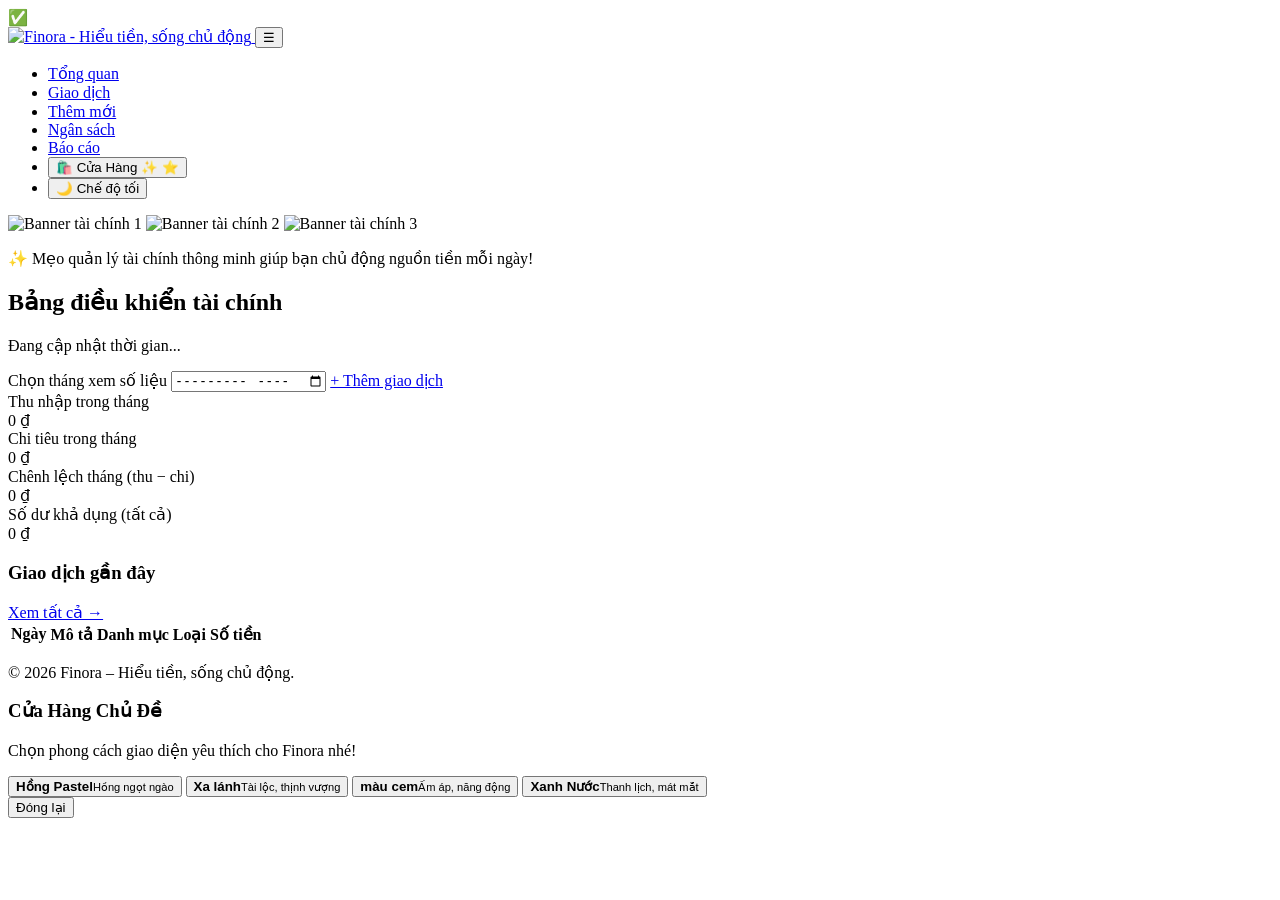
==== index.html @ 33b2a03c "Add files via upload" ====
<!DOCTYPE html>
<html lang="vi">
<head>
  <meta charset="UTF-8">
  <meta name="viewport" content="width=device-width, initial-scale=1.0">
  <title>Finora - Tổng quan tài chính</title>
  <link rel="icon" type="image/png" href="images/favicon-finora.png">
  <link rel="apple-touch-icon" href="images/favicon-finora.png">
  <meta name="theme-color" content="#1e40af">
  <link rel="stylesheet" href="css/style.css">
  <link rel="stylesheet" href="css/responsive.css">
  <script src="js/main.js"></script>
</head>
<body>

  <!-- Thông báo nổi (toast) -->
  <div id="toastMessage" class="toast" role="status" aria-live="polite">
    <span aria-hidden="true">✅</span>
    <span id="toastText"></span>
  </div>

  <!-- Header & thanh điều hướng -->
  <header class="header">
    <div class="container header-content">
      <a href="index.html" class="logo" aria-label="Finora - Trang chủ">
        <img src="images/navbar-finora.png" alt="Finora - Hiểu tiền, sống chủ động">
      </a>
      <button class="nav-toggle" id="navToggle" type="button" aria-label="Mở menu" aria-expanded="false" aria-controls="mainNav">☰</button>
      <nav class="navbar" id="mainNav" aria-label="Menu chính">
        <ul>
          <li><a href="index.html" class="active" aria-current="page">Tổng quan</a></li>
          <li><a href="transactions.html">Giao dịch</a></li>
          <li><a href="add-transaction.html">Thêm mới</a></li>
          <li><a href="budget.html">Ngân sách</a></li>
          <li><a href="reports.html">Báo cáo</a></li>
          <li>
            <button id="themeStoreBtn" class="theme-store-btn" type="button">
              🛍️ Cửa Hàng
              <span class="sparkle-icon sparkle-1" aria-hidden="true">✨</span>
              <span class="sparkle-icon sparkle-2" aria-hidden="true">⭐</span>
            </button>
          </li>
          <li>
            <button id="themeToggleBtn" class="theme-toggle-btn" type="button">🌙 Chế độ tối</button>
          </li>
        </ul>
      </nav>
    </div>
  </header>

  <main class="main-content">
    <div class="container">
      <!-- Slider ảnh banner -->
      <section class="banner-slider" aria-label="Banner mẹo tài chính">
        <div class="slider-box">
          <img id="bannerImg1" class="active-slide" alt="Banner tài chính 1">
          <img id="bannerImg2" alt="Banner tài chính 2">
          <img id="bannerImg3" alt="Banner tài chính 3">
        </div>
        <p class="slider-caption">✨ Mẹo quản lý tài chính thông minh giúp bạn chủ động nguồn tiền mỗi ngày!</p>
      </section>

      <div class="top-bar">
        <div>
          <h2>Bảng điều khiển tài chính</h2>
          <p class="clock-display" id="realtimeClock">Đang cập nhật thời gian...</p>
        </div>
        <div class="top-actions">
          <label for="dashMonth" class="sr-only">Chọn tháng xem số liệu</label>
          <input type="month" id="dashMonth" class="form-control">
          <a href="add-transaction.html" class="btn-primary">+ Thêm giao dịch</a>
        </div>
      </div>

      <!-- Cảnh báo vượt ngân sách (JS bật/tắt) -->
      <div id="budgetAlertBanner" class="alert-banner" role="alert"></div>

      <!-- Thẻ thống kê -->
      <section class="stats-grid" aria-label="Thống kê tháng">
        <div class="card">
          <div class="stat-card-title">Thu nhập trong tháng</div>
          <div class="stat-card-value income" id="totalIncome">0 ₫</div>
        </div>
        <div class="card">
          <div class="stat-card-title">Chi tiêu trong tháng</div>
          <div class="stat-card-value expense" id="totalExpense">0 ₫</div>
        </div>
        <div class="card">
          <div class="stat-card-title">Chênh lệch tháng (thu − chi)</div>
          <div class="stat-card-value balance" id="monthNet">0 ₫</div>
        </div>
        <div class="card">
          <div class="stat-card-title">Số dư khả dụng (tất cả)</div>
          <div class="stat-card-value balance" id="currentBalance">0 ₫</div>
        </div>
      </section>

      <!-- Giao dịch gần đây -->
      <section>
        <div class="section-header">
          <h3>Giao dịch gần đây</h3>
          <a href="transactions.html" class="link-more">Xem tất cả →</a>
        </div>
        <div class="table-responsive">
          <table>
            <thead>
              <tr><th>Ngày</th><th>Mô tả</th><th>Danh mục</th><th>Loại</th><th>Số tiền</th></tr>
            </thead>
            <tbody id="recentTransactionsTable"></tbody>
          </table>
        </div>
      </section>
    </div>
  </main>

  <footer class="footer">
    <div class="container">
      <p>&copy; 2026 Finora &ndash; Hiểu tiền, sống chủ động.</p>
    </div>
  </footer>

  <!-- Modal Cửa hàng chủ đề -->
  <div class="theme-modal" id="themeModal" role="dialog" aria-modal="true" aria-labelledby="themeModalTitle">
    <div class="theme-modal-content">
      <h3 id="themeModalTitle"> Cửa Hàng Chủ Đề</h3>
      <p class="modal-note">Chọn phong cách giao diện yêu thích cho Finora nhé!</p>
      <div class="theme-grid">
        <button type="button" class="theme-option-card" data-theme-choice="pastel"><strong> Hồng Pastel</strong><small>Hồng ngọt ngào</small></button>
        <button type="button" class="theme-option-card" data-theme-choice="green"><strong> Xa lánh</strong><small>Tài lộc, thịnh vượng</small></button>
        <button type="button" class="theme-option-card" data-theme-choice="sunset"><strong> màu cem</strong><small>Ấm áp, năng động</small></button>
        <button type="button" class="theme-option-card" data-theme-choice="skyblue"><strong> Xanh Nước</strong><small>Thanh lịch, mát mắt</small></button>
      </div>
      <button type="button" id="closeThemeModal" class="btn-outline btn-block">Đóng lại</button>
    </div>
  </div>

</body>
</html>
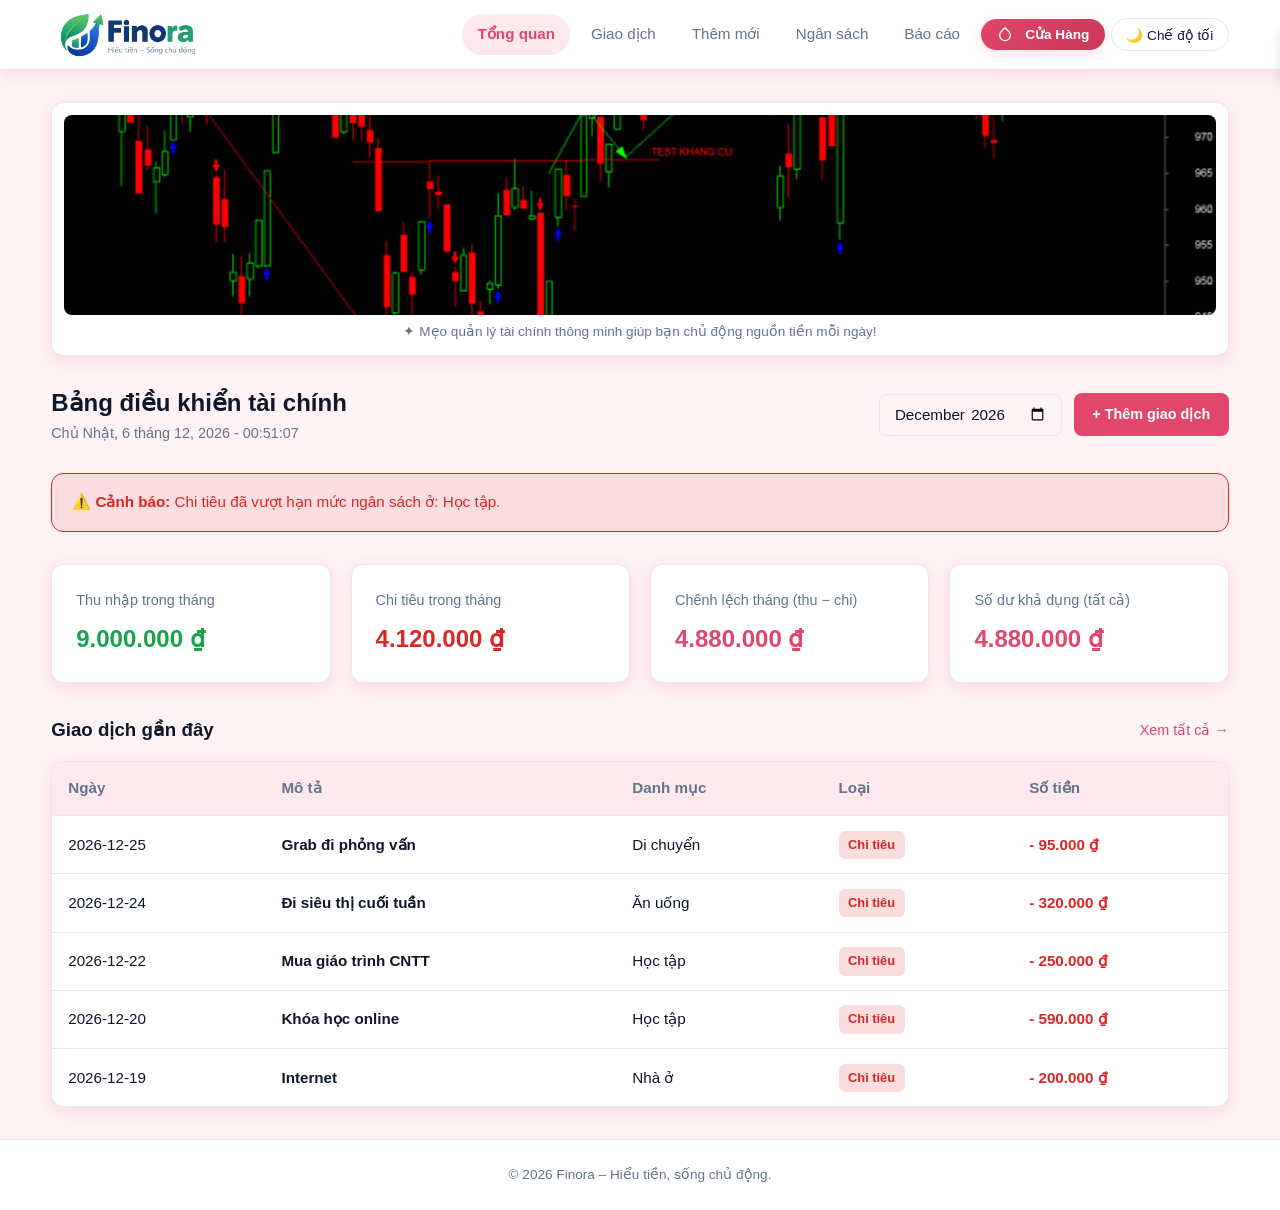
==== commit e918762a: "Add files via upload" ====
--- a/index.html
+++ b/index.html
@@ -15,7 +15,7 @@
 
   <!-- Thông báo nổi (toast) -->
   <div id="toastMessage" class="toast" role="status" aria-live="polite">
-    <span aria-hidden="true">✅</span>
+    <span aria-hidden="true">✔</span>
     <span id="toastText"></span>
   </div>
 
@@ -35,13 +35,15 @@
           <li><a href="reports.html">Báo cáo</a></li>
           <li>
             <button id="themeStoreBtn" class="theme-store-btn" type="button">
-              🛍️ Cửa Hàng
-              <span class="sparkle-icon sparkle-1" aria-hidden="true">✨</span>
-              <span class="sparkle-icon sparkle-2" aria-hidden="true">⭐</span>
+              <svg class="icon-svg" viewBox="0 0 24 24"><path d="M12 2.69l5.66 5.66a8 8 0 1 1-11.31 0z"/></svg>Cửa Hàng
+              <span class="sparkle-icon sparkle-1" aria-hidden="true">✦</span>
+              <span class="sparkle-icon sparkle-2" aria-hidden="true">✧</span>
             </button>
           </li>
           <li>
-            <button id="themeToggleBtn" class="theme-toggle-btn" type="button">🌙 Chế độ tối</button>
+            <button id="themeToggleBtn" class="theme-toggle-btn" type="button">
+              <svg class="icon-svg" viewBox="0 0 24 24"><path d="M21 12.79A9 9 0 1 1 11.21 3 7 7 0 0 0 21 12.79z"/></svg>Chế độ tối
+            </button>
           </li>
         </ul>
       </nav>
@@ -57,7 +59,7 @@
           <img id="bannerImg2" alt="Banner tài chính 2">
           <img id="bannerImg3" alt="Banner tài chính 3">
         </div>
-        <p class="slider-caption">✨ Mẹo quản lý tài chính thông minh giúp bạn chủ động nguồn tiền mỗi ngày!</p>
+        <p class="slider-caption">✦ Mẹo quản lý tài chính thông minh giúp bạn chủ động nguồn tiền mỗi ngày!</p>
       </section>
 
       <div class="top-bar">
@@ -122,17 +124,17 @@
   <!-- Modal Cửa hàng chủ đề -->
   <div class="theme-modal" id="themeModal" role="dialog" aria-modal="true" aria-labelledby="themeModalTitle">
     <div class="theme-modal-content">
-      <h3 id="themeModalTitle"> Cửa Hàng Chủ Đề</h3>
+      <h3 id="themeModalTitle">❖ Cửa Hàng Chủ Đề</h3>
       <p class="modal-note">Chọn phong cách giao diện yêu thích cho Finora nhé!</p>
       <div class="theme-grid">
-        <button type="button" class="theme-option-card" data-theme-choice="pastel"><strong> Hồng Pastel</strong><small>Hồng ngọt ngào</small></button>
-        <button type="button" class="theme-option-card" data-theme-choice="green"><strong> Xa lánh</strong><small>Tài lộc, thịnh vượng</small></button>
-        <button type="button" class="theme-option-card" data-theme-choice="sunset"><strong> màu cem</strong><small>Ấm áp, năng động</small></button>
-        <button type="button" class="theme-option-card" data-theme-choice="skyblue"><strong> Xanh Nước</strong><small>Thanh lịch, mát mắt</small></button>
+        <button type="button" class="theme-option-card" data-theme-choice="pastel"><strong>✦ Hồng Pastel</strong><small>Hồng ngọt ngào</small></button>
+        <button type="button" class="theme-option-card" data-theme-choice="green"><strong>✦ Xa lánh</strong><small>Tài lộc, thịnh vượng</small></button>
+        <button type="button" class="theme-option-card" data-theme-choice="sunset"><strong>✦ màu cem</strong><small>Ấm áp, năng động</small></button>
+        <button type="button" class="theme-option-card" data-theme-choice="skyblue"><strong>✦ Xanh Nước</strong><small>Thanh lịch, mát mắt</small></button>
       </div>
       <button type="button" id="closeThemeModal" class="btn-outline btn-block">Đóng lại</button>
     </div>
   </div>
 
 </body>
-</html>
+</html>
--- a/css/style.css
+++ b/css/style.css
@@ -0,0 +1,725 @@
+/* ==========================================================================
+   FINORA - style.css
+   Mục lục:
+   1. Biến màu (CSS variables)      7. Form & validation
+   2. Reset & nền tảng              8. Toast thông báo
+   3. Header & điều hướng           9. Bộ lọc / tìm kiếm
+   4. Dashboard & thẻ thống kê     10. Ngân sách & biểu đồ
+   5. Bảng dữ liệu & cảnh báo      11. Cửa hàng chủ đề, slider, modal
+   6. Footer                       12. Hiệu ứng (animation)
+   (Các media query nằm ở responsive.css)
+   ========================================================================== */
+
+/* 1. BIẾN MÀU --------------------------------------------------------- */
+:root {
+  --primary: #1e40af;
+  --primary-hover: #1e3a8a;
+  --primary-soft: rgba(30, 64, 175, 0.09);
+  --success: #16a34a;
+  --danger: #dc2626;
+  --warning: #d97706;
+
+  --bg-body: #f8fafc;
+  --bg-card: #ffffff;
+  --text-main: #0f172a;
+  --text-muted: #64748b;
+  --border-color: #e2e8f0;
+  --shadow: 0 4px 6px -1px rgba(0, 0, 0, 0.05), 0 2px 4px -2px rgba(0, 0, 0, 0.05);
+  --radius: 12px;
+  --transition: all 0.25s ease-in-out;
+}
+
+/* 2. RESET & NỀN TẢNG ------------------------------------------------- */
+* {
+  margin: 0;
+  padding: 0;
+  box-sizing: border-box;
+  font-family: -apple-system, BlinkMacSystemFont, "Segoe UI", Roboto, Helvetica, Arial, sans-serif;
+}
+
+body {
+  background-color: var(--bg-body);
+  color: var(--text-main);
+  line-height: 1.6;
+  transition: var(--transition);
+  min-height: 100vh;
+  display: flex;
+  flex-direction: column;
+}
+
+.container {
+  width: 92%;
+  max-width: 1200px;
+  margin: 0 auto;
+}
+
+.main-content {
+  flex: 1;
+  padding: 2rem 0;
+}
+
+/* Chỉ hiện cho trình đọc màn hình (dùng cho label ẩn của ô lọc) */
+.sr-only {
+  position: absolute;
+  width: 1px;
+  height: 1px;
+  padding: 0;
+  margin: -1px;
+  overflow: hidden;
+  clip: rect(0, 0, 0, 0);
+  white-space: nowrap;
+  border: 0;
+}
+
+/* Nút dùng chung */
+.btn-primary,
+.btn-outline,
+.btn-danger,
+.btn-success {
+  display: inline-block;
+  padding: 0.55rem 1.1rem;
+  border-radius: 8px;
+  font-size: 0.9rem;
+  font-weight: 600;
+  text-decoration: none;
+  cursor: pointer;
+  transition: var(--transition);
+  border: 1px solid transparent;
+  white-space: nowrap;
+}
+
+.btn-primary { background-color: var(--primary); color: #fff; }
+.btn-primary:hover { background-color: var(--primary-hover); }
+
+.btn-success { background-color: var(--success); color: #fff; }
+.btn-success:hover { filter: brightness(0.92); }
+
+.btn-outline { background: transparent; color: var(--primary); border-color: var(--primary); }
+.btn-outline:hover { background-color: var(--primary-soft); }
+
+.btn-danger { background: transparent; color: var(--danger); border-color: var(--danger); }
+.btn-danger:hover { background-color: rgba(220, 38, 38, 0.1); }
+
+.btn-block { width: 100%; }
+
+/* 3. HEADER & ĐIỀU HƯỚNG --------------------------------------------- */
+.header {
+  background-color: var(--bg-card);
+  border-bottom: 1px solid var(--border-color);
+  position: sticky;
+  top: 0;
+  z-index: 100;
+  box-shadow: var(--shadow);
+}
+
+.header-content {
+  display: flex;
+  justify-content: space-between;
+  align-items: center;
+  padding: 0.6rem 0;
+  gap: 1rem;
+  position: relative;
+}
+
+.logo {
+  display: flex;
+  align-items: center;
+  text-decoration: none;
+  flex-shrink: 0;
+  background: #fff; /* logo nền trắng, giữ nguyên ở cả chế độ tối */
+  border-radius: 10px;
+  padding: 2px 8px;
+}
+
+.logo img { height: 46px; width: auto; display: block; }
+
+.navbar ul {
+  display: flex;
+  list-style: none;
+  gap: 0.35rem;
+  align-items: center;
+}
+
+.navbar a {
+  display: block;
+  text-decoration: none;
+  color: var(--text-muted);
+  font-weight: 500;
+  font-size: 0.95rem;
+  padding: 0.5rem 0.95rem;
+  border-radius: 999px;
+  transition: var(--transition);
+}
+
+.navbar a:hover,
+.navbar a.active {
+  color: var(--primary);
+  background-color: var(--primary-soft);
+}
+
+.navbar a.active { font-weight: 700; }
+
+.theme-toggle-btn {
+  background: transparent;
+  border: 1px solid var(--border-color);
+  color: var(--text-main);
+  padding: 0.45rem 0.9rem;
+  border-radius: 999px;
+  cursor: pointer;
+  font-size: 0.85rem;
+  transition: var(--transition);
+}
+
+.theme-toggle-btn:hover {
+  background-color: var(--primary-soft);
+  border-color: var(--primary);
+}
+
+.nav-toggle {
+  display: none;
+  background: transparent;
+  border: 1px solid var(--border-color);
+  color: var(--text-main);
+  width: 42px;
+  height: 42px;
+  border-radius: 10px;
+  font-size: 1.3rem;
+  cursor: pointer;
+}
+
+/* 4. DASHBOARD & THẺ THỐNG KÊ ---------------------------------------- */
+.top-bar {
+  display: flex;
+  justify-content: space-between;
+  align-items: center;
+  gap: 1rem;
+  margin-bottom: 1.75rem;
+}
+
+.top-actions {
+  display: flex;
+  align-items: center;
+  gap: 0.75rem;
+  flex-wrap: wrap;
+}
+
+.clock-display { font-size: 0.9rem; color: var(--text-muted); }
+
+.stats-grid {
+  display: grid;
+  grid-template-columns: repeat(4, 1fr);
+  gap: 1.25rem;
+  margin-bottom: 2rem;
+}
+
+.card,
+.budget-card {
+  background-color: var(--bg-card);
+  border-radius: var(--radius);
+  padding: 1.5rem;
+  border: 1px solid var(--border-color);
+  box-shadow: var(--shadow);
+}
+
+.card-spaced,
+.budget-card { margin-bottom: 1.5rem; }
+
+.card-subtitle { color: var(--text-muted); font-size: 0.85rem; }
+
+.stat-card-title { font-size: 0.9rem; color: var(--text-muted); margin-bottom: 0.5rem; }
+.stat-card-value { font-size: 1.5rem; font-weight: 700; word-break: break-word; }
+.stat-card-value.income { color: var(--success); }
+.stat-card-value.expense { color: var(--danger); }
+.stat-card-value.balance { color: var(--primary); }
+
+.section-header {
+  display: flex;
+  justify-content: space-between;
+  align-items: center;
+  margin-bottom: 1rem;
+}
+
+.link-more { color: var(--primary); text-decoration: none; font-size: 0.9rem; }
+.link-more:hover { text-decoration: underline; }
+
+/* 5. BẢNG DỮ LIỆU & CẢNH BÁO ----------------------------------------- */
+.alert-banner {
+  background-color: rgba(220, 38, 38, 0.1);
+  border: 1px solid var(--danger);
+  color: var(--danger);
+  padding: 1rem 1.25rem;
+  border-radius: var(--radius);
+  margin-bottom: 2rem;
+  font-size: 0.95rem;
+  display: none; /* JS thêm class .show khi có ngân sách bị vượt */
+}
+
+.alert-banner.show { display: block; }
+
+.table-responsive {
+  width: 100%;
+  overflow-x: auto;
+  background-color: var(--bg-card);
+  border-radius: var(--radius);
+  border: 1px solid var(--border-color);
+  box-shadow: var(--shadow);
+}
+
+table { width: 100%; border-collapse: collapse; text-align: left; }
+
+th, td {
+  padding: 0.9rem 1rem;
+  border-bottom: 1px solid var(--border-color);
+  font-size: 0.95rem;
+}
+
+th { background-color: var(--primary-soft); color: var(--text-muted); font-weight: 600; }
+tbody tr:last-child td { border-bottom: none; }
+tbody tr:hover { background-color: var(--primary-soft); }
+
+.amount-income { font-weight: 600; color: var(--success); }
+.amount-expense { font-weight: 600; color: var(--danger); }
+.cell-note { color: var(--text-muted); font-size: 0.85rem; }
+.cell-actions { white-space: nowrap; }
+.empty-cell { text-align: center; color: var(--text-muted); padding: 2rem; }
+
+.badge {
+  display: inline-block;
+  padding: 0.25rem 0.6rem;
+  border-radius: 6px;
+  font-size: 0.8rem;
+  font-weight: 600;
+}
+
+.badge-income { background-color: rgba(22, 163, 74, 0.15); color: var(--success); }
+.badge-expense { background-color: rgba(220, 38, 38, 0.15); color: var(--danger); }
+
+.btn-edit,
+.btn-delete {
+  display: inline-block;
+  background-color: transparent;
+  padding: 0.3rem 0.6rem;
+  border-radius: 6px;
+  cursor: pointer;
+  font-size: 0.8rem;
+  font-weight: 600;
+  text-decoration: none;
+  transition: var(--transition);
+}
+
+.btn-edit { color: var(--primary); border: 1px solid var(--primary); margin-right: 0.35rem; }
+.btn-edit:hover { background-color: var(--primary); color: #fff; }
+.btn-delete { color: var(--danger); border: 1px solid var(--danger); }
+.btn-delete:hover { background-color: var(--danger); color: #fff; }
+
+/* 6. FOOTER ------------------------------------------------------------ */
+.footer {
+  background-color: var(--bg-card);
+  border-top: 1px solid var(--border-color);
+  padding: 1.5rem 0;
+  text-align: center;
+  color: var(--text-muted);
+  font-size: 0.85rem;
+}
+
+/* 7. FORM & VALIDATION ------------------------------------------------- */
+.form-card {
+  max-width: 650px;
+  margin: 0 auto;
+  background-color: var(--bg-card);
+  padding: 2rem;
+  border-radius: var(--radius);
+  border: 1px solid var(--border-color);
+  box-shadow: var(--shadow);
+}
+
+.form-title { margin-bottom: 1.5rem; font-size: 1.4rem; text-align: center; }
+.form-group { margin-bottom: 1.25rem; display: flex; flex-direction: column; }
+.form-row { display: grid; grid-template-columns: 1fr 1fr; gap: 1rem; }
+
+.form-label { font-size: 0.9rem; font-weight: 600; margin-bottom: 0.4rem; color: var(--text-main); }
+.form-label .required { color: var(--danger); }
+
+.form-control {
+  width: 100%;
+  padding: 0.65rem 0.85rem;
+  border: 1px solid var(--border-color);
+  border-radius: 8px;
+  background-color: var(--bg-body);
+  color: var(--text-main);
+  font-size: 0.95rem;
+  transition: var(--transition);
+}
+
+.form-control:focus {
+  outline: none;
+  border-color: var(--primary);
+  box-shadow: 0 0 0 3px var(--primary-soft);
+}
+
+textarea.form-control { resize: vertical; }
+
+/* Ô input đang có lỗi */
+.form-control.input-error {
+  border-color: var(--danger);
+  background-color: rgba(220, 38, 38, 0.05);
+}
+
+/* Dòng chữ báo lỗi màu đỏ dưới ô input */
+.error-message {
+  color: var(--danger);
+  font-size: 0.82rem;
+  margin-top: 0.35rem;
+  display: none;
+}
+
+.error-message.show { display: block; }
+
+.radio-group { display: flex; gap: 1.5rem; align-items: center; flex-wrap: wrap; margin-top: 0.25rem; }
+
+.radio-item,
+.checkbox-item {
+  display: flex;
+  align-items: center;
+  gap: 0.4rem;
+  font-size: 0.95rem;
+  cursor: pointer;
+}
+
+.btn-submit {
+  width: 100%;
+  padding: 0.8rem;
+  background-color: var(--primary);
+  color: #fff;
+  border: none;
+  border-radius: 8px;
+  font-size: 1rem;
+  font-weight: 600;
+  cursor: pointer;
+  transition: var(--transition);
+  margin-top: 1rem;
+}
+
+.btn-submit:hover { background-color: var(--primary-hover); }
+
+.form-hint { color: var(--text-muted); font-size: 0.9rem; margin-bottom: 1rem; }
+
+/* 8. TOAST THÔNG BÁO --------------------------------------------------- */
+.toast {
+  position: fixed;
+  top: 20px;
+  right: 20px;
+  background-color: var(--success);
+  color: #fff;
+  padding: 1rem 1.5rem;
+  border-radius: 8px;
+  box-shadow: 0 10px 15px -3px rgba(0, 0, 0, 0.2);
+  z-index: 1100;
+  display: flex;
+  align-items: center;
+  gap: 0.5rem;
+  transform: translateX(130%);
+  transition: transform 0.3s ease-in-out;
+}
+
+.toast.show { transform: translateX(0); }
+.toast.error { background-color: var(--danger); }
+
+/* 9. BỘ LỌC / TÌM KIẾM ------------------------------------------------- */
+.filter-card {
+  background-color: var(--bg-card);
+  padding: 1.25rem;
+  border-radius: var(--radius);
+  border: 1px solid var(--border-color);
+  box-shadow: var(--shadow);
+  margin-bottom: 1rem;
+}
+
+.filter-grid {
+  display: grid;
+  grid-template-columns: 1.8fr 1.1fr 1fr 1fr auto;
+  gap: 1rem;
+  align-items: center;
+}
+
+.filter-actions { display: flex; gap: 0.5rem; }
+.result-summary { color: var(--text-muted); font-size: 0.9rem; margin-bottom: 0.75rem; }
+
+/* 10. NGÂN SÁCH & BIỂU ĐỒ --------------------------------------------- */
+.budget-item { padding: 1rem 0; border-bottom: 1px solid var(--border-color); }
+.budget-item:last-child { border-bottom: none; }
+
+.budget-item-head {
+  display: flex;
+  justify-content: space-between;
+  align-items: center;
+  gap: 1rem;
+  font-weight: 600;
+}
+
+.budget-item-numbers { color: var(--text-muted); font-weight: 500; font-size: 0.9rem; }
+
+.budget-item-meta {
+  display: flex;
+  justify-content: space-between;
+  gap: 1rem;
+  font-size: 0.85rem;
+  color: var(--text-muted);
+}
+
+.budget-item-meta .over { color: var(--danger); font-weight: 600; }
+.budget-item-meta .ok { color: var(--success); }
+
+.progress-container {
+  width: 100%;
+  height: 20px;
+  background-color: var(--border-color);
+  border-radius: 12px;
+  overflow: hidden;
+  margin: 0.75rem 0 0.5rem;
+}
+
+.progress-bar {
+  height: 100%;
+  width: 0;
+  background-color: var(--success);
+  transition: width 0.6s ease-in-out, background-color 0.3s ease;
+  border-radius: 12px;
+}
+
+.progress-bar.warn { background-color: var(--warning); }
+.progress-bar.over { background-color: var(--danger); }
+
+.data-actions { display: flex; gap: 0.75rem; flex-wrap: wrap; margin-top: 1rem; }
+
+/* Biểu đồ cột thuần CSS */
+.chart-container {
+  display: flex;
+  justify-content: space-around;
+  align-items: flex-end;
+  height: 280px;
+  padding-top: 2rem;
+  border-bottom: 2px solid var(--border-color);
+  margin-top: 1.5rem;
+  gap: 1rem;
+}
+
+.chart-empty { margin: auto; color: var(--text-muted); }
+
+.chart-bar-group {
+  display: flex;
+  flex-direction: column;
+  align-items: center;
+  flex: 1;
+  min-width: 0;
+  height: 100%;
+  justify-content: flex-end;
+}
+
+.chart-bar-value { font-size: 0.75rem; font-weight: 600; color: var(--text-muted); margin-bottom: 0.35rem; text-align: center; }
+
+.chart-bar {
+  width: 45px;
+  max-width: 100%;
+  background: linear-gradient(180deg, var(--primary) 0%, var(--primary-hover) 100%);
+  border-radius: 6px 6px 0 0;
+  transition: height 0.8s ease;
+  min-height: 4px;
+}
+
+.chart-bar-label { margin-top: 0.5rem; font-size: 0.8rem; color: var(--text-muted); text-align: center; font-weight: 500; }
+
+/* 11. CỬA HÀNG CHỦ ĐỀ, SLIDER, MODAL ---------------------------------- */
+/* Mỗi chủ đề có bản sáng và bản tối riêng: data-theme="<màu>" hoặc "<màu>-dark" */
+:root[data-theme="pastel"] {
+  --bg-body: #fdf2f4; --primary: #e0476a; --primary-hover: #c93758; --primary-soft: rgba(224, 71, 106, 0.12);
+  --shadow: 0 4px 15px rgba(255, 117, 140, 0.2);
+}
+:root[data-theme="green"] {
+  --bg-body: #f1f8f5; --primary: #2e7d32; --primary-hover: #1b5e20; --primary-soft: rgba(46, 125, 50, 0.12);
+  --shadow: 0 4px 15px rgba(46, 125, 50, 0.2);
+}
+:root[data-theme="sunset"] {
+  --bg-body: #fff9f0; --primary: #d9531e; --primary-hover: #b8420f; --primary-soft: rgba(217, 83, 30, 0.12);
+  --shadow: 0 4px 15px rgba(255, 111, 60, 0.2);
+}
+:root[data-theme="skyblue"] {
+  --bg-body: #f0f7ff; --primary: #2563eb; --primary-hover: #1d4ed8; --primary-soft: rgba(37, 99, 235, 0.12);
+  --shadow: 0 4px 15px rgba(59, 130, 246, 0.2);
+}
+
+:root[data-theme="pastel-dark"] {
+  --bg-body: #1f1318; --bg-card: #2d1c22;
+  --primary: #ff859b; --primary-hover: #ff6582; --primary-soft: rgba(255, 133, 155, 0.15);
+  --text-main: #fce4ec; --text-muted: #d09daa; --border-color: #4a2e36;
+  --shadow: 0 4px 15px rgba(0, 0, 0, 0.45);
+}
+:root[data-theme="green-dark"] {
+  --bg-body: #0f1c14; --bg-card: #182b20;
+  --primary: #66bb6a; --primary-hover: #4caf50; --primary-soft: rgba(102, 187, 106, 0.15);
+  --text-main: #e8f5e9; --text-muted: #94b39e; --border-color: #2b4d38;
+  --shadow: 0 4px 15px rgba(0, 0, 0, 0.45);
+}
+:root[data-theme="sunset-dark"] {
+  --bg-body: #211610; --bg-card: #332219;
+  --primary: #ff9a3c; --primary-hover: #ff7f11; --primary-soft: rgba(255, 154, 60, 0.15);
+  --text-main: #fff9f0; --text-muted: #c9ab96; --border-color: #4f3728;
+  --shadow: 0 4px 15px rgba(0, 0, 0, 0.45);
+}
+:root[data-theme="skyblue-dark"] {
+  --bg-body: #0b1528; --bg-card: #16243d;
+  --primary: #60a5fa; --primary-hover: #3b82f6; --primary-soft: rgba(96, 165, 250, 0.15);
+  --text-main: #f0f7ff; --text-muted: #94a3b8; --border-color: #263b5e;
+  --shadow: 0 4px 15px rgba(0, 0, 0, 0.45);
+}
+
+/* Ở chế độ tối, chữ trên nút chính cần đậm để đủ tương phản với màu nền sáng */
+:root[data-theme$="-dark"] .btn-primary,
+:root[data-theme$="-dark"] .btn-submit,
+:root[data-theme$="-dark"] .theme-store-btn { color: #111827; }
+
+.theme-store-btn {
+  position: relative;
+  background: linear-gradient(135deg, var(--primary), var(--primary-hover));
+  color: #fff;
+  border: none;
+  padding: 0.45rem 1rem;
+  border-radius: 999px;
+  cursor: pointer;
+  font-size: 0.85rem;
+  font-weight: 600;
+  box-shadow: var(--shadow);
+  display: inline-flex;
+  align-items: center;
+  gap: 0.4rem;
+  transition: var(--transition);
+}
+
+.theme-store-btn:hover { transform: scale(1.05); }
+
+.sparkle-icon { position: absolute; font-size: 12px; animation: sparkle 1.5s infinite alternate; }
+.sparkle-1 { top: -6px; left: -4px; }
+.sparkle-2 { bottom: -6px; right: -4px; animation-delay: 0.5s; }
+
+/* Slider ảnh ở đầu trang chủ */
+.banner-slider {
+  background: var(--bg-card);
+  border-radius: var(--radius);
+  box-shadow: var(--shadow);
+  margin-bottom: 1.75rem;
+  padding: 12px;
+  border: 1px solid var(--border-color);
+  text-align: center;
+}
+
+.slider-box {
+  position: relative;
+  width: 100%;
+  height: 200px;
+  border-radius: 8px;
+  overflow: hidden;
+  background: var(--border-color);
+}
+
+.slider-box img {
+  position: absolute;
+  inset: 0;
+  width: 100%;
+  height: 100%;
+  object-fit: cover;
+  opacity: 0;
+  transition: opacity 0.8s ease;
+}
+
+.slider-box img.active-slide { opacity: 1; }
+.slider-box img.img-failed { display: none; } /* ảnh lỗi mạng thì ẩn, nền xám vẫn hiển thị */
+
+.slider-caption { font-size: 0.85rem; margin-top: 6px; color: var(--text-muted); }
+
+/* Modal cửa hàng chủ đề */
+.theme-modal {
+  display: none;
+  position: fixed;
+  inset: 0;
+  background: rgba(0, 0, 0, 0.5);
+  justify-content: center;
+  align-items: center;
+  z-index: 1000;
+}
+
+.theme-modal.open { display: flex; }
+
+.theme-modal-content {
+  background: var(--bg-card);
+  color: var(--text-main);
+  padding: 24px;
+  border-radius: 16px;
+  width: 380px;
+  max-width: 90%;
+  box-shadow: 0 10px 25px rgba(0, 0, 0, 0.3);
+  text-align: center;
+  border: 1px solid var(--border-color);
+}
+
+.modal-note { font-size: 0.85rem; color: var(--text-muted); margin-top: 4px; }
+.theme-grid { display: grid; grid-template-columns: repeat(2, 1fr); gap: 12px; margin: 18px 0; }
+
+.theme-option-card {
+  border: 2px solid var(--border-color);
+  border-radius: 10px;
+  padding: 12px;
+  cursor: pointer;
+  background: var(--bg-body);
+  color: var(--text-main);
+  transition: var(--transition);
+  display: flex;
+  flex-direction: column;
+  gap: 2px;
+}
+
+.theme-option-card:hover,
+.theme-option-card.selected { border-color: var(--primary); transform: translateY(-2px); }
+.theme-option-card strong { font-size: 0.95rem; }
+.theme-option-card small { font-size: 0.75rem; color: var(--text-muted); }
+
+/* 12. HIỆU ỨNG --------------------------------------------------------- */
+@keyframes sparkle {
+  from { transform: translateY(0) scale(1); }
+  to { transform: translateY(-3px) scale(1.2); }
+}
+
+@keyframes fadeInUp {
+  from { opacity: 0; transform: translateY(14px); }
+  to { opacity: 1; transform: translateY(0); }
+}
+
+.card,
+.budget-card,
+.form-card,
+.filter-card { animation: fadeInUp 0.5s ease both; }
+
+@media (prefers-reduced-motion: reduce) {
+  * { animation: none !important; transition: none !important; }
+}
+
+/* Bổ sung: fieldset của radio & lưới 3 thẻ (trang báo cáo) */
+.form-fieldset { border: none; }
+.form-fieldset legend { padding: 0; }
+.stats-grid-3 { grid-template-columns: repeat(3, 1fr); }
+.top-actions .form-control { width: auto; }
+.badge, td:first-child { white-space: nowrap; }
+#goalList { margin-top: 1.5rem; }
+.date-sep { color: var(--text-muted); font-size: 0.9rem; text-align: center; }
+
+.icon-svg {
+  width: 16px;
+  height: 16px;
+  vertical-align: -3px;
+  margin-right: 6px;
+  stroke: currentColor;
+  fill: none;
+  stroke-width: 2;
+  stroke-linecap: round;
+  stroke-linejoin: round;
+  display: inline-block;
+}
--- a/css/responsive.css
+++ b/css/responsive.css
@@ -0,0 +1,106 @@
+/*
+   FINORA - responsive.css*/
+
+/* Tablet & màn hình nhỏ: menu dạng nút ☰ (7 mục nav không vừa 1 hàng) */
+@media (max-width: 992px) {
+  .nav-toggle { display: block; }
+
+  .navbar {
+    display: none;
+    position: absolute;
+    top: 100%;
+    left: 0;
+    right: 0;
+    background: var(--bg-card);
+    border: 1px solid var(--border-color);
+    border-radius: var(--radius);
+    box-shadow: var(--shadow);
+    padding: 0.75rem;
+    margin-top: 0.5rem;
+  }
+
+  .navbar.open { display: block; }
+
+  .navbar ul { flex-direction: column; align-items: stretch; gap: 0.25rem; }
+  .navbar li:nth-last-child(-n+2) { margin-top: 0.4rem; }
+  .theme-toggle-btn,
+  .theme-store-btn { width: 100%; justify-content: center; padding: 0.6rem; }
+
+  .stats-grid { grid-template-columns: repeat(2, 1fr); }
+  .filter-grid { grid-template-columns: 1fr 1fr; }
+}
+
+/* Điện thoại */
+@media (max-width: 576px) {
+  .main-content { padding: 1.25rem 0; }
+
+  .stats-grid { grid-template-columns: 1fr; gap: 1rem; }
+  .filter-grid { grid-template-columns: 1fr; gap: 0.75rem; }
+  .form-row { grid-template-columns: 1fr; gap: 0; }
+
+  .top-bar { flex-direction: column; align-items: flex-start; gap: 0.75rem; }
+  .top-actions { width: 100%; }
+  .top-actions .form-control { flex: 1; }
+
+  .filter-actions { width: 100%; }
+  .filter-actions button { flex: 1; }
+
+  .form-card { padding: 1.25rem; }
+  .budget-card, .card { padding: 1.1rem; }
+  .radio-group { flex-direction: column; align-items: flex-start; gap: 0.6rem; }
+
+  .budget-item-head,
+  .budget-item-meta { flex-direction: column; align-items: flex-start; gap: 0.2rem; }
+
+  .slider-box { height: 150px; }
+  .chart-container { height: 240px; gap: 0.4rem; }
+  .chart-bar { width: 28px; }
+  .chart-bar-value { font-size: 0.65rem; }
+  .chart-bar-label { font-size: 0.7rem; }
+
+  /* Bảng thu gọn chữ; cuộn ngang trong khung .table-responsive */
+  th, td { padding: 0.6rem 0.5rem; font-size: 0.82rem; }
+  .table-responsive table { min-width: 520px; }
+  .btn-edit, .btn-delete { padding: 0.25rem 0.45rem; font-size: 0.75rem; }
+
+  .toast { left: 12px; right: 12px; top: 12px; }
+}
+
+/* Lưới 3 thẻ (báo cáo) cũng phải xuống 1 cột trên điện thoại */
+@media (max-width: 992px) {
+  .stats-grid-3 { grid-template-columns: repeat(3, 1fr); }
+}
+/* Lưới 3 thẻ (báo cáo) cũng phải xuống 1 cột trên điện thoại */
+@media (max-width: 992px) {
+  .stats-grid-3 { grid-template-columns: repeat(3, 1fr); }
+}
+
+@media (max-width: 576px) {
+  .stats-grid-3 { grid-template-columns: 1fr; }
+
+  /* Thanh công cụ trang Báo cáo & Trang chủ tự co giãn gọn trên màn 390px */
+  .top-actions {
+    width: 100%;
+    display: grid;
+    grid-template-columns: 1fr 1fr;
+    gap: 0.5rem;
+  }
+  .top-actions .date-sep {
+    display: none; /* Ẩn chữ "đến" trên màn nhỏ để 2 ô ngày nằm song song đẹp mắt */
+  }
+  .top-actions #btnExportCSV {
+    grid-column: 1 / -1;
+    width: 100%;
+    text-align: center;
+  }
+
+  /* Bảng 4 cột (Báo cáo) và 5 cột (Trang chủ) tự co vừa khít màn 390px */
+  .table-responsive table {
+    min-width: 100%;
+  }
+
+  /* Bảng 7 cột ở trang Giao dịch giữ thanh cuộn ngang riêng trong khung */
+  .table-responsive:has(#transactionListTable) table {
+    min-width: 520px;
+  }
+}
